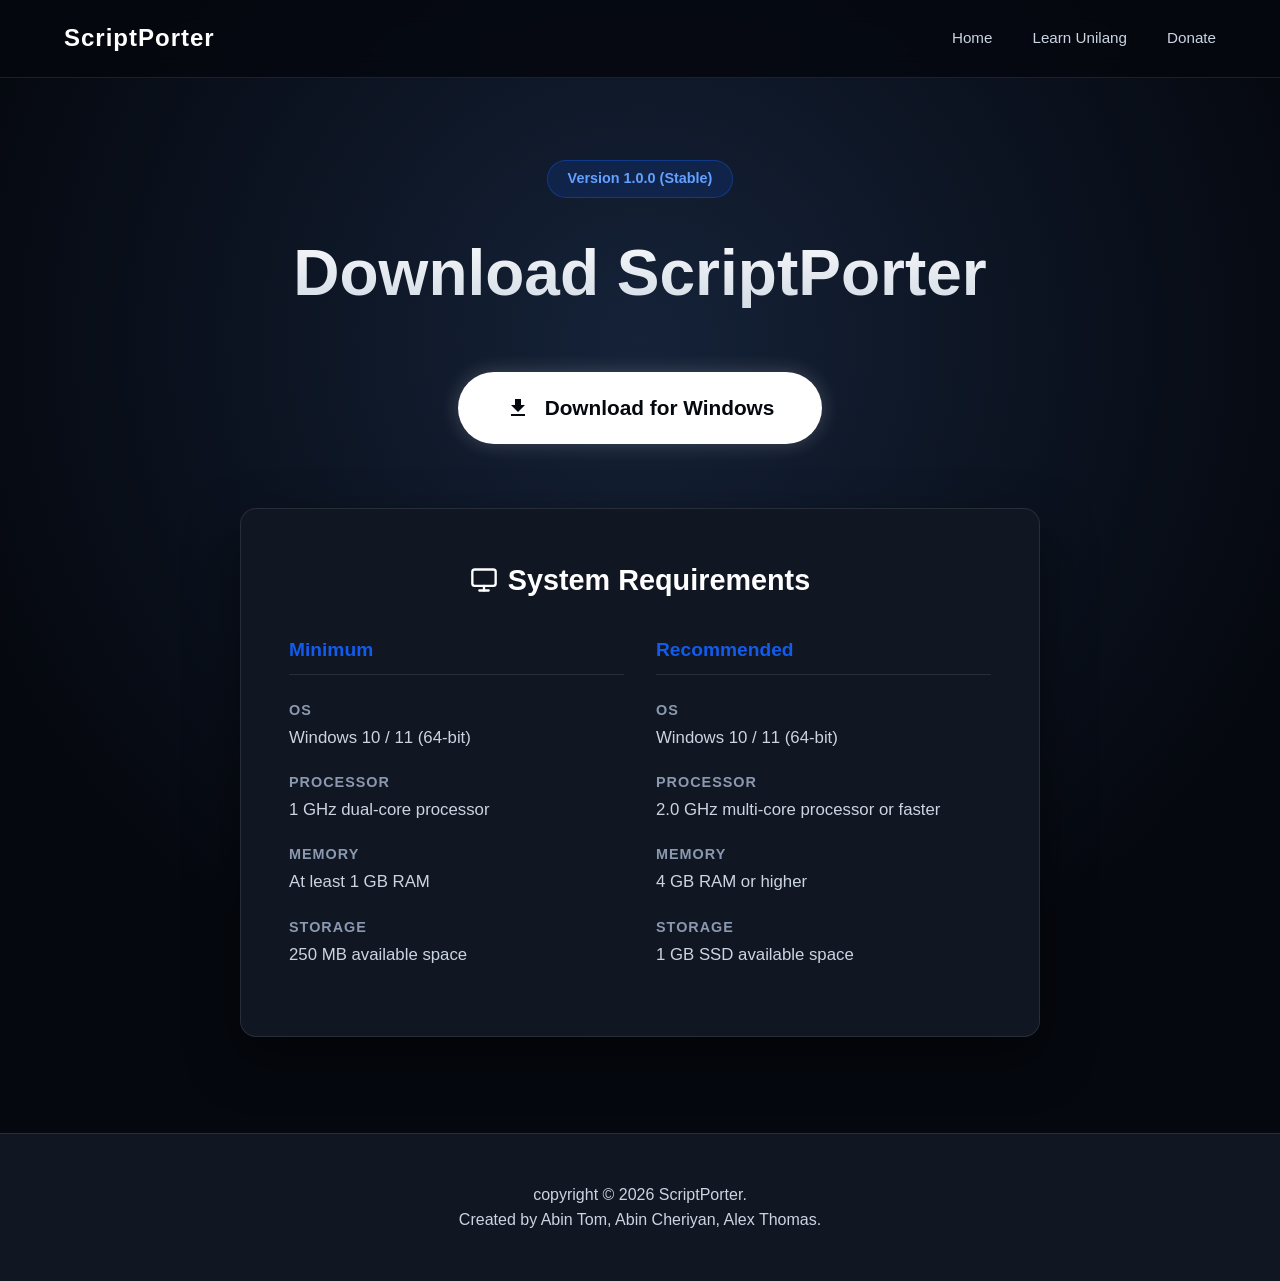
==== download.html @ c138d707 "Add files via upload" ====
<!DOCTYPE html>
<html lang="en">
<head>
    <meta charset="UTF-8">
    <meta name="viewport" content="width=device-width, initial-scale=1.0">
    <title>Download ScriptPorter</title>
    
    <link rel="icon" type="image/x-icon" href="icon.ico">

    <style>
        :root {
            --bg-deep: #05080f;
            --bg-surface: #101622;
            --accent: #135bec;
            --accent-glow: rgba(19, 91, 236, 0.5);
            --text-main: #ffffff;
            --text-muted: #cbd5e1; 
        }

        * {
            margin: 0;
            padding: 0;
            box-sizing: border-box;
            font-family: 'Segoe UI', -apple-system, BlinkMacSystemFont, sans-serif;
        }

        body {
            background-color: var(--bg-deep);
            color: var(--text-main);
            overflow-x: hidden;
            line-height: 1.6;
            display: flex;
            flex-direction: column;
            min-height: 100vh;
        }

        /* Glassmorphism Header */
        header {
            position: fixed;
            top: 0;
            width: 100%;
            padding: 1.2rem 5%;
            display: flex;
            justify-content: space-between;
            align-items: center;
            background: rgba(5, 8, 15, 0.85);
            backdrop-filter: blur(12px);
            -webkit-backdrop-filter: blur(12px);
            border-bottom: 1px solid rgba(255, 255, 255, 0.1);
            z-index: 1000;
        }

        .logo {
            font-size: 1.5rem;
            font-weight: 700;
            color: var(--text-main);
            text-decoration: none;
            letter-spacing: 1px;
        }

        .nav-links {
            display: flex;
            gap: 2.5rem;
            align-items: center;
        }

        .nav-links a {
            color: var(--text-muted);
            text-decoration: none;
            font-size: 0.95rem;
            font-weight: 500;
            transition: color 0.3s;
        }

        .nav-links a:hover {
            color: var(--text-main);
        }

        main {
            flex: 1;
            display: flex;
            flex-direction: column;
            align-items: center;
            justify-content: center;
            padding: 10rem 5% 6rem;
            background: radial-gradient(circle at 50% 30%, #152238 0%, var(--bg-deep) 70%);
            position: relative;
        }

        /* Download Hero Section */
        .download-header {
            text-align: center;
            margin-bottom: 4rem;
            animation: fadeInDown 0.8s ease-out;
        }

        .download-header h1 {
            font-size: 4rem;
            font-weight: 800;
            margin-bottom: 1rem;
            background: linear-gradient(180deg, #ffffff 0%, #cbd5e1 100%);
            -webkit-background-clip: text;
            -webkit-text-fill-color: transparent;
        }

        .download-header p {
            font-size: 1.2rem;
            color: var(--text-muted);
        }

        .version-badge {
            display: inline-block;
            background: rgba(19, 91, 236, 0.15);
            color: #63a0ff;
            padding: 0.4rem 1.2rem;
            border-radius: 50px;
            font-size: 0.9rem;
            font-weight: 600;
            border: 1px solid rgba(19, 91, 236, 0.4);
            margin-bottom: 1.5rem;
        }

        /* Big Download Button */
        .btn-massive {
            display: inline-flex;
            align-items: center;
            gap: 15px;
            background: var(--text-main);
            color: var(--bg-deep) !important;
            padding: 1.2rem 3rem;
            border-radius: 50px;
            font-size: 1.3rem;
            font-weight: 700;
            text-decoration: none;
            transition: all 0.3s ease;
            box-shadow: 0 0 20px rgba(255, 255, 255, 0.2);
            animation: pulse 2s infinite;
        }

        .btn-massive:hover {
            background: var(--accent);
            color: var(--text-main) !important;
            transform: translateY(-3px);
            box-shadow: 0 10px 30px var(--accent-glow);
            animation: none;
        }

        .btn-massive svg {
            width: 24px;
            height: 24px;
            fill: currentColor;
        }

        @keyframes pulse {
            0% { box-shadow: 0 0 0 0 rgba(255, 255, 255, 0.4); }
            70% { box-shadow: 0 0 0 15px rgba(255, 255, 255, 0); }
            100% { box-shadow: 0 0 0 0 rgba(255, 255, 255, 0); }
        }

        /* System Requirements Card */
        .sys-req-card {
            background: var(--bg-surface);
            border: 1px solid rgba(255, 255, 255, 0.1);
            border-radius: 16px;
            padding: 3rem;
            max-width: 800px;
            width: 100%;
            box-shadow: 0 20px 50px rgba(0,0,0,0.5);
            backdrop-filter: blur(10px);
            animation: fadeInUp 0.8s ease-out 0.2s both;
        }

        .sys-req-card h2 {
            font-size: 1.8rem;
            margin-bottom: 2rem;
            text-align: center;
            color: var(--text-main);
            display: flex;
            align-items: center;
            justify-content: center;
            gap: 10px;
        }

        .req-grid {
            display: grid;
            grid-template-columns: 1fr 1fr;
            gap: 2rem;
        }

        .req-col h3 {
            font-size: 1.2rem;
            color: var(--accent);
            margin-bottom: 1.5rem;
            border-bottom: 1px solid rgba(255,255,255,0.1);
            padding-bottom: 0.5rem;
        }

        .req-item {
            margin-bottom: 1.2rem;
        }

        .req-item span {
            display: block;
            font-size: 0.9rem;
            color: #8a99af;
            font-weight: 600;
            text-transform: uppercase;
            letter-spacing: 1px;
            margin-bottom: 0.2rem;
        }

        .req-item p {
            color: var(--text-muted);
            font-size: 1.05rem;
        }

        /* Footer */
        footer {
            text-align: center;
            padding: 3rem 2rem;
            color: var(--text-muted);
            border-top: 1px solid rgba(255, 255, 255, 0.1);
            background: var(--bg-surface);
            width: 100%;
        }

        @keyframes fadeInDown {
            from { opacity: 0; transform: translateY(-30px); }
            to { opacity: 1; transform: translateY(0); }
        }

        @keyframes fadeInUp {
            from { opacity: 0; transform: translateY(30px); }
            to { opacity: 1; transform: translateY(0); }
        }

        @media (max-width: 768px) {
            .req-grid { grid-template-columns: 1fr; }
            .download-header h1 { font-size: 3rem; }
            .nav-links { display: none; }
        }
    </style>
</head>
<body>

    <header>
        <a href="index.html" class="logo">ScriptPorter</a>
        <nav class="nav-links">
            <a href="index.html">Home</a>
            <a href="Documentation.pdf" target="_blank">Learn Unilang</a>
            <a href="index.html#donate">Donate</a>
        </nav>
    </header>

    <main>
        <div class="download-header">
            <div class="version-badge">Version 1.0.0 (Stable)</div>
            <h1>Download ScriptPorter</h1>
            
            <div style="margin-top: 3rem;">
                <a href="ScriptPorter_setup_x64.exe" class="btn-massive" download>
                    <svg viewBox="0 0 24 24">
                        <path d="M19 9h-4V3H9v6H5l7 7 7-7zM5 18v2h14v-2H5z"/>
                    </svg>
                    Download for Windows
                </a>
            </div>
        </div>

        <div class="sys-req-card">
            <h2>
                <svg width="28" height="28" viewBox="0 0 24 24" fill="none" stroke="currentColor" stroke-width="2" stroke-linecap="round" stroke-linejoin="round">
                    <rect x="2" y="3" width="20" height="14" rx="2" ry="2"></rect>
                    <line x1="8" y1="21" x2="16" y2="21"></line>
                    <line x1="12" y1="17" x2="12" y2="21"></line>
                </svg>
                System Requirements
            </h2>
            <div class="req-grid">
                <div class="req-col">
                    <h3>Minimum</h3>
                    <div class="req-item">
                        <span>OS</span>
                        <p>Windows 10 / 11 (64-bit)</p>
                    </div>
                    <div class="req-item">
                        <span>Processor</span>
                        <p>1 GHz dual-core processor</p>
                    </div>
                    <div class="req-item">
                        <span>Memory</span>
                        <p>At least 1 GB RAM</p>
                    </div>
                    <div class="req-item">
                        <span>Storage</span>
                        <p>250 MB available space</p>
                    </div>
                </div>
                
                <div class="req-col">
                    <h3>Recommended</h3>
                    <div class="req-item">
                        <span>OS</span>
                        <p>Windows 10 / 11 (64-bit)</p>
                    </div>
                    <div class="req-item">
                        <span>Processor</span>
                        <p>2.0 GHz multi-core processor or faster</p>
                    </div>
                    <div class="req-item">
                        <span>Memory</span>
                        <p>4 GB RAM or higher</p>
                    </div>
                    <div class="req-item">
                        <span>Storage</span>
                        <p>1 GB SSD available space</p>
                    </div>
                </div>
            </div>
        </div>
    </main>

    <footer>
        <p>copyright &copy; 2026 ScriptPorter.<br>Created by Abin Tom, Abin Cheriyan, Alex Thomas.</p>
    </footer>

</body>
</html>
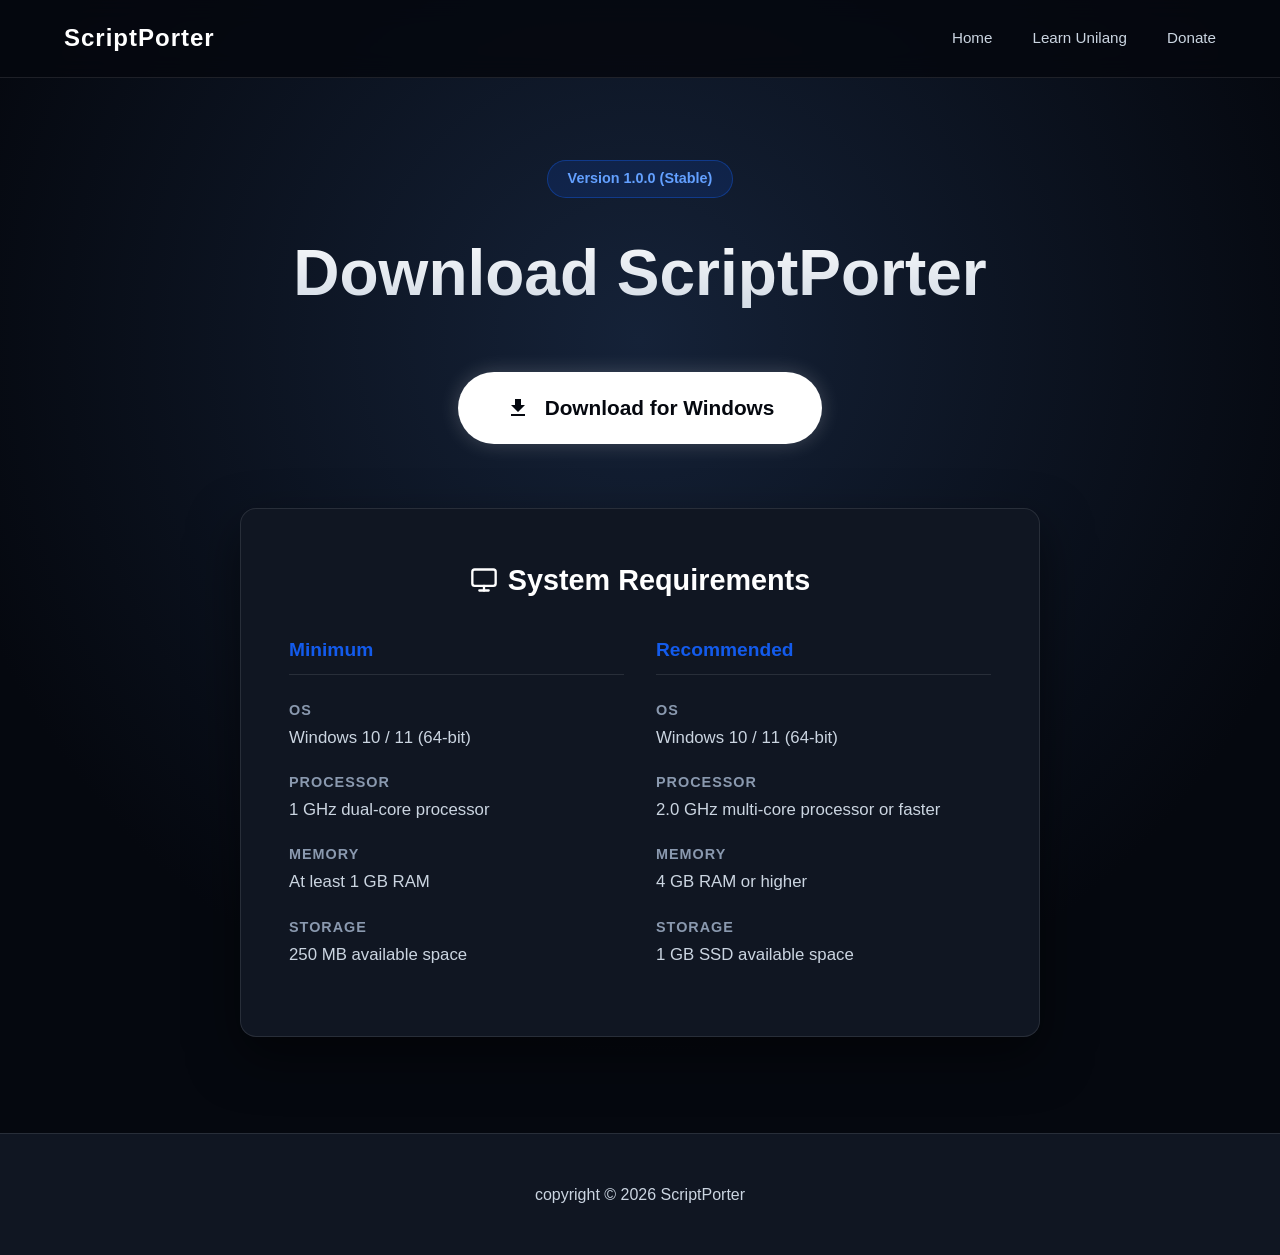
==== commit c2361ac7: "Update download 2.html" ====
--- a/download.html
+++ b/download.html
@@ -34,7 +34,7 @@
             min-height: 100vh;
         }
 
-        /* Glassmorphism Header */
+       
         header {
             position: fixed;
             top: 0;
@@ -87,7 +87,7 @@
             position: relative;
         }
 
-        /* Download Hero Section */
+      
         .download-header {
             text-align: center;
             margin-bottom: 4rem;
@@ -120,7 +120,7 @@
             margin-bottom: 1.5rem;
         }
 
-        /* Big Download Button */
+    
         .btn-massive {
             display: inline-flex;
             align-items: center;
@@ -157,7 +157,7 @@
             100% { box-shadow: 0 0 0 0 rgba(255, 255, 255, 0); }
         }
 
-        /* System Requirements Card */
+     
         .sys-req-card {
             background: var(--bg-surface);
             border: 1px solid rgba(255, 255, 255, 0.1);
@@ -214,7 +214,7 @@
             font-size: 1.05rem;
         }
 
-        /* Footer */
+     
         footer {
             text-align: center;
             padding: 3rem 2rem;
@@ -321,8 +321,8 @@
     </main>
 
     <footer>
-        <p>copyright &copy; 2026 ScriptPorter.<br>Created by Abin Tom, Abin Cheriyan, Alex Thomas.</p>
+        <p>copyright &copy; 2026 ScriptPorter
     </footer>
 
 </body>
-</html>+</html>
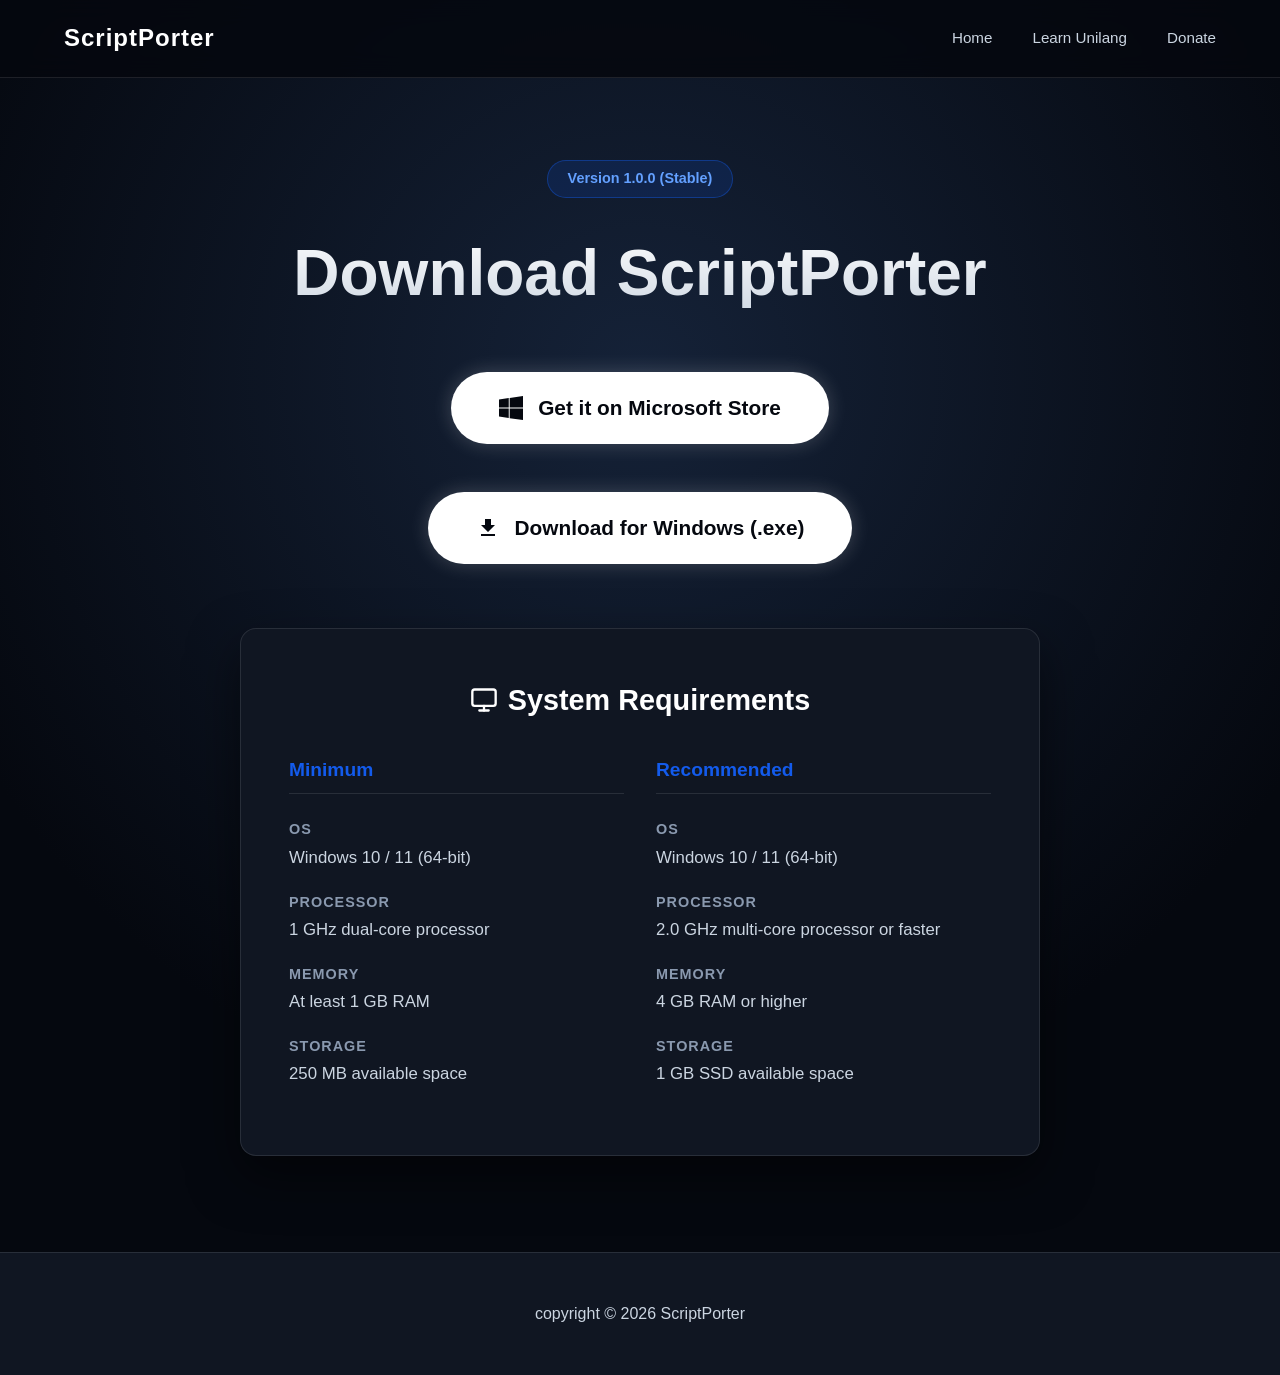
==== commit cccb4eea: "Added MS Store link" ====
--- a/download.html
+++ b/download.html
@@ -34,7 +34,6 @@
             min-height: 100vh;
         }
 
-       
         header {
             position: fixed;
             top: 0;
@@ -70,6 +69,7 @@
             font-size: 0.95rem;
             font-weight: 500;
             transition: color 0.3s;
+            cursor: pointer;
         }
 
         .nav-links a:hover {
@@ -87,7 +87,6 @@
             position: relative;
         }
 
-      
         .download-header {
             text-align: center;
             margin-bottom: 4rem;
@@ -120,7 +119,6 @@
             margin-bottom: 1.5rem;
         }
 
-    
         .btn-massive {
             display: inline-flex;
             align-items: center;
@@ -157,7 +155,6 @@
             100% { box-shadow: 0 0 0 0 rgba(255, 255, 255, 0); }
         }
 
-     
         .sys-req-card {
             background: var(--bg-surface);
             border: 1px solid rgba(255, 255, 255, 0.1);
@@ -214,7 +211,6 @@
             font-size: 1.05rem;
         }
 
-     
         footer {
             text-align: center;
             padding: 3rem 2rem;
@@ -224,6 +220,108 @@
             width: 100%;
         }
 
+        .modal-overlay {
+            display: none;
+            position: fixed;
+            top: 0;
+            left: 0;
+            width: 100%;
+            height: 100%;
+            background: rgba(5, 8, 15, 0.85);
+            backdrop-filter: blur(8px);
+            z-index: 2000;
+            justify-content: center;
+            align-items: center;
+        }
+
+        .modal-overlay.active {
+            display: flex;
+        }
+
+        .modal-content {
+            background: #141a26;
+            border-radius: 16px;
+            padding: 3rem 2.5rem;
+            max-width: 550px;
+            width: 90%;
+            text-align: center;
+            border: 1px solid rgba(255, 255, 255, 0.05);
+            box-shadow: 0 25px 50px rgba(0,0,0,0.6);
+            animation: fadeInUp 0.4s ease-out;
+        }
+
+        .modal-icon {
+            font-size: 3rem;
+            margin-bottom: 1.5rem;
+            display: inline-block;
+        }
+
+        .modal-content h2 {
+            font-size: 1.7rem;
+            margin-bottom: 1.2rem;
+            color: #ffffff;
+            font-weight: 700;
+        }
+
+        .modal-content p {
+            color: var(--text-muted);
+            margin-bottom: 1.2rem;
+            font-size: 1.05rem;
+            line-height: 1.7;
+        }
+
+        .modal-content strong {
+            color: #ffffff;
+            font-weight: 700;
+        }
+
+        .modal-actions {
+            display: flex;
+            justify-content: center;
+            gap: 1.5rem;
+            margin-top: 2.5rem;
+        }
+
+        .btn-modal-outline {
+            background: transparent;
+            border: 1px solid rgba(255, 255, 255, 0.2);
+            color: #ffffff;
+            padding: 0.9rem 2rem;
+            border-radius: 50px;
+            font-weight: 600;
+            font-size: 1rem;
+            cursor: pointer;
+            transition: all 0.3s;
+        }
+
+        .btn-modal-outline:hover {
+            background: rgba(255, 255, 255, 0.05);
+            border-color: rgba(255, 255, 255, 0.4);
+        }
+
+        .btn-modal-primary {
+            background: #1b5cfc;
+            border: none;
+            color: #ffffff;
+            padding: 0.9rem 2rem;
+            border-radius: 50px;
+            font-weight: 600;
+            font-size: 1rem;
+            text-decoration: none;
+            cursor: pointer;
+            transition: all 0.3s;
+            box-shadow: 0 0 20px rgba(27, 92, 252, 0.4);
+            display: inline-flex;
+            align-items: center;
+            justify-content: center;
+        }
+
+        .btn-modal-primary:hover {
+            background: #2b6cff;
+            box-shadow: 0 0 30px rgba(27, 92, 252, 0.6);
+            transform: translateY(-2px);
+        }
+
         @keyframes fadeInDown {
             from { opacity: 0; transform: translateY(-30px); }
             to { opacity: 1; transform: translateY(0); }
@@ -238,6 +336,8 @@
             .req-grid { grid-template-columns: 1fr; }
             .download-header h1 { font-size: 3rem; }
             .nav-links { display: none; }
+            .modal-actions { flex-direction: column; gap: 1rem; }
+            .btn-modal-outline, .btn-modal-primary { width: 100%; }
         }
     </style>
 </head>
@@ -248,7 +348,7 @@
         <nav class="nav-links">
             <a href="index.html">Home</a>
             <a href="Documentation.pdf" target="_blank">Learn Unilang</a>
-            <a href="index.html#donate">Donate</a>
+            <a id="donate-trigger">Donate</a>
         </nav>
     </header>
 
@@ -258,13 +358,28 @@
             <h1>Download ScriptPorter</h1>
             
             <div style="margin-top: 3rem;">
+                <a href="https://apps.microsoft.com/detail/9nqgkxwmgkd5?hl=en-US&gl=IN" class="btn-massive" download>
+                    <svg viewBox="0 0 24 24">
+                        <path d="M0 3.449L9.75 2.1v9.408H0V3.45zM10.682 1.965L24 0v11.508H10.682V1.965zM0 12.492h9.75v9.408L0 20.551v-8.06zM10.682 12.492H24V24l-13.318-1.835v-9.673z"/>
+                    </svg>
+                    Get it on Microsoft Store
+                </a>
+
+            </div>
+
+            <div style="margin-top: 3rem;">
                 <a href="ScriptPorter_setup_x64.exe" class="btn-massive" download>
-                    <svg viewBox="0 0 24 24">
+                     <svg viewBox="0 0 24 24">
                         <path d="M19 9h-4V3H9v6H5l7 7 7-7zM5 18v2h14v-2H5z"/>
                     </svg>
-                    Download for Windows
+                    Download for Windows (.exe)
                 </a>
+
             </div>
+            
+
+        
+            
         </div>
 
         <div class="sys-req-card">
@@ -321,8 +436,41 @@
     </main>
 
     <footer>
-        <p>copyright &copy; 2026 ScriptPorter
+        <p>copyright &copy; 2026 ScriptPorter</p>
     </footer>
+
+    <div id="donate-modal" class="modal-overlay">
+        <div class="modal-content">
+            <div class="modal-icon">❤️</div>
+            <h2>Thank you for your generosity!</h2>
+            <p>ScriptPorter is 100% free and we do not accept<br>donations for ourselves.</p>
+            <p>However, if you would like to support a great cause, we<br>encourage you to donate to the <strong>International Rescue<br>Committee (IRC)</strong> to help families affected by crises<br>around the world.</p>
+            <div class="modal-actions">
+                <button id="close-modal" class="btn-modal-outline">Maybe Later</button>
+                <a href="https://www.rescue.org/" target="_blank" class="btn-modal-primary">Proceed to IRC</a>
+            </div>
+        </div>
+    </div>
+
+    <script>
+        const donateTrigger = document.getElementById('donate-trigger');
+        const donateModal = document.getElementById('donate-modal');
+        const closeModal = document.getElementById('close-modal');
+
+        donateTrigger.addEventListener('click', () => {
+            donateModal.classList.add('active');
+        });
+
+        closeModal.addEventListener('click', () => {
+            donateModal.classList.remove('active');
+        });
+
+        donateModal.addEventListener('click', (e) => {
+            if (e.target === donateModal) {
+                donateModal.classList.remove('active');
+            }
+        });
+    </script>
 
 </body>
 </html>
